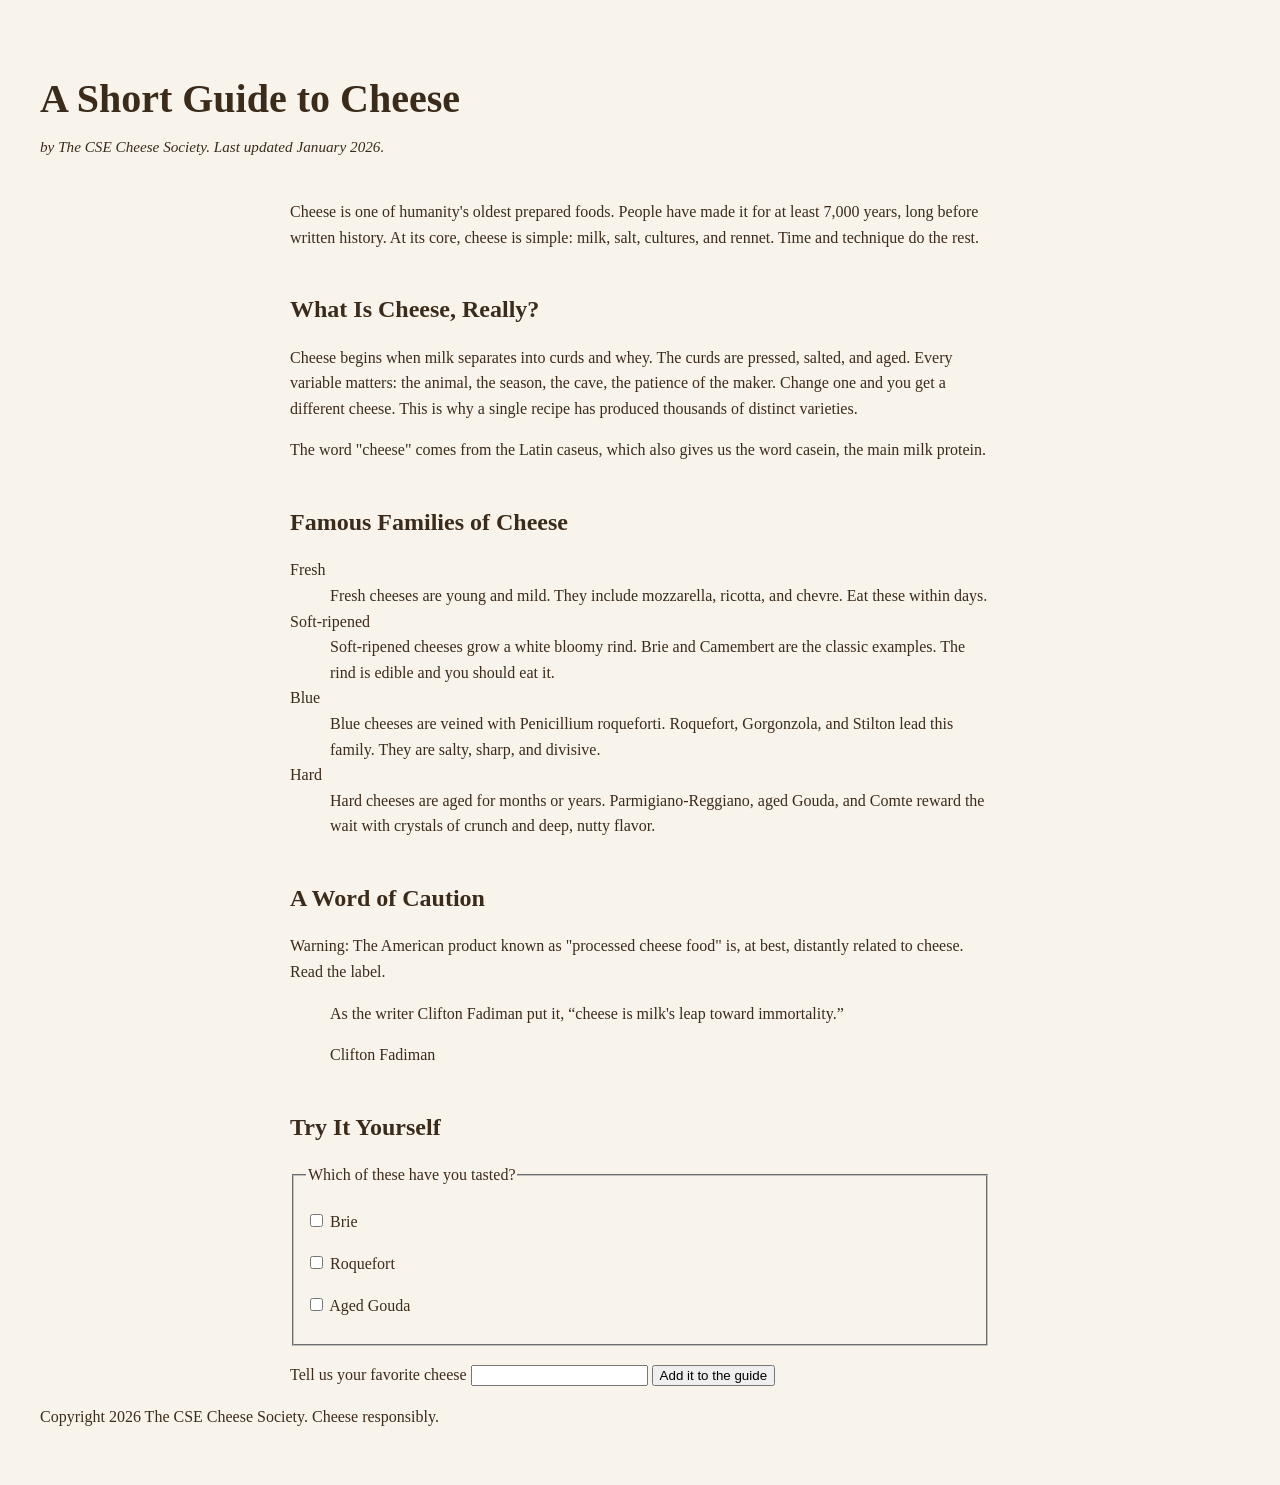
==== cheese.html @ c4d2038c "add the css file" ====
<!DOCTYPE html>
<html lang="en">
<head>
    <meta charset="UTF-8">
    <meta name="viewport" content="width=device-width, initial-scale=1.0">

    <title>A Short Guide to Cheese</title>

    <link rel="stylesheet" href="cheese.css">
</head>

<body>
    <header>
        <h1>A Short Guide to Cheese</h1>

        <p>
            by The CSE Cheese Society. Last updated
            <time datetime="2026-01">January 2026</time>.
        </p>
    </header>

    <main>
        <article>
            <p>
                Cheese is one of humanity's oldest prepared foods. People have
                made it for at least 7,000 years, long before written history.
                At its core, cheese is simple: milk, salt, cultures, and rennet.
                Time and technique do the rest.
            </p>

            <section>
                <h2>What Is Cheese, Really?</h2>

                <p>
                    Cheese begins when milk separates into curds and whey. The
                    curds are pressed, salted, and aged. Every variable matters:
                    the animal, the season, the cave, the patience of the maker.
                    Change one and you get a different cheese. This is why a
                    single recipe has produced thousands of distinct varieties.
                </p>

                <p>
                    The word "cheese" comes from the Latin
                    <span lang="la" class="latin-term">caseus</span>, which also
                    gives us the word
                    <span lang="la" class="latin-term">casein</span>, the main
                    milk protein.
                </p>
            </section>

            <section>
                <h2>Famous Families of Cheese</h2>

                <dl>
                    <dt>Fresh</dt>
                    <dd>
                        Fresh cheeses are young and mild. They include mozzarella,
                        ricotta, and chevre. Eat these within days.
                    </dd>

                    <dt>Soft-ripened</dt>
                    <dd>
                        Soft-ripened cheeses grow a white bloomy rind. Brie and
                        Camembert are the classic examples. The rind is edible
                        and you should eat it.
                    </dd>

                    <dt>Blue</dt>
                    <dd>
                        Blue cheeses are veined with Penicillium roqueforti.
                        Roquefort, Gorgonzola, and Stilton lead this family.
                        They are salty, sharp, and divisive.
                    </dd>

                    <dt>Hard</dt>
                    <dd>
                        Hard cheeses are aged for months or years.
                        Parmigiano-Reggiano, aged Gouda, and Comte reward the
                        wait with crystals of crunch and deep, nutty flavor.
                    </dd>
                </dl>
            </section>

            <section>
                <h2>A Word of Caution</h2>

                <p id="warning">
                    Warning: The American product known as "processed cheese
                    food" is, at best, distantly related to cheese. Read the label.
                </p>

                <blockquote>
                    <p>
                        As the writer Clifton Fadiman put it,
                        <q>cheese is milk's leap toward immortality.</q>
                    </p>

                    <footer>Clifton Fadiman</footer>
                </blockquote>
            </section>

            <section>
                <h2>Try It Yourself</h2>

                <form>
                    <fieldset>
                        <legend>Which of these have you tasted?</legend>

                        <p>
                            <input
                                type="checkbox"
                                id="brie"
                                name="tasted-cheese"
                                value="Brie"
                            >
                            <label for="brie">Brie</label>
                        </p>

                        <p>
                            <input
                                type="checkbox"
                                id="roquefort"
                                name="tasted-cheese"
                                value="Roquefort"
                            >
                            <label for="roquefort">Roquefort</label>
                        </p>

                        <p>
                            <input
                                type="checkbox"
                                id="aged-gouda"
                                name="tasted-cheese"
                                value="Aged Gouda"
                            >
                            <label for="aged-gouda">Aged Gouda</label>
                        </p>
                    </fieldset>

                    <p>
                        <label for="favorite-cheese">
                            Tell us your favorite cheese
                        </label>

                        <input
                            type="text"
                            id="favorite-cheese"
                            name="favorite-cheese"
                        >

                        <button type="submit">Add it to the guide</button>
                    </p>
                </form>
            </section>
        </article>
    </main>

    <footer>
        <p>
            Copyright 2026 The CSE Cheese Society. Cheese responsibly.
        </p>
    </footer>
</body>
</html>
---- cheese.css ----
* {
    box-sizing: border-box;
}

body {
    margin: 0;
    padding: 40px;
    background: #f8f4ec;
    color: #3b2b1a;
    font-family: Georgia, serif;
    line-height: 1.6;
}

main {
    max-width: 700px;
    margin: 0 auto;
}

header {
    margin-bottom: 40px;
}

h1 {
    margin-bottom: 0;
    font-size: 2.5rem;
}

h2 {
    margin-top: 2.5rem;
    margin-bottom: 1rem;
}

header p {
    margin-top: 0.25rem;
    font-size: 0.95rem;
    font-style: italic;
}
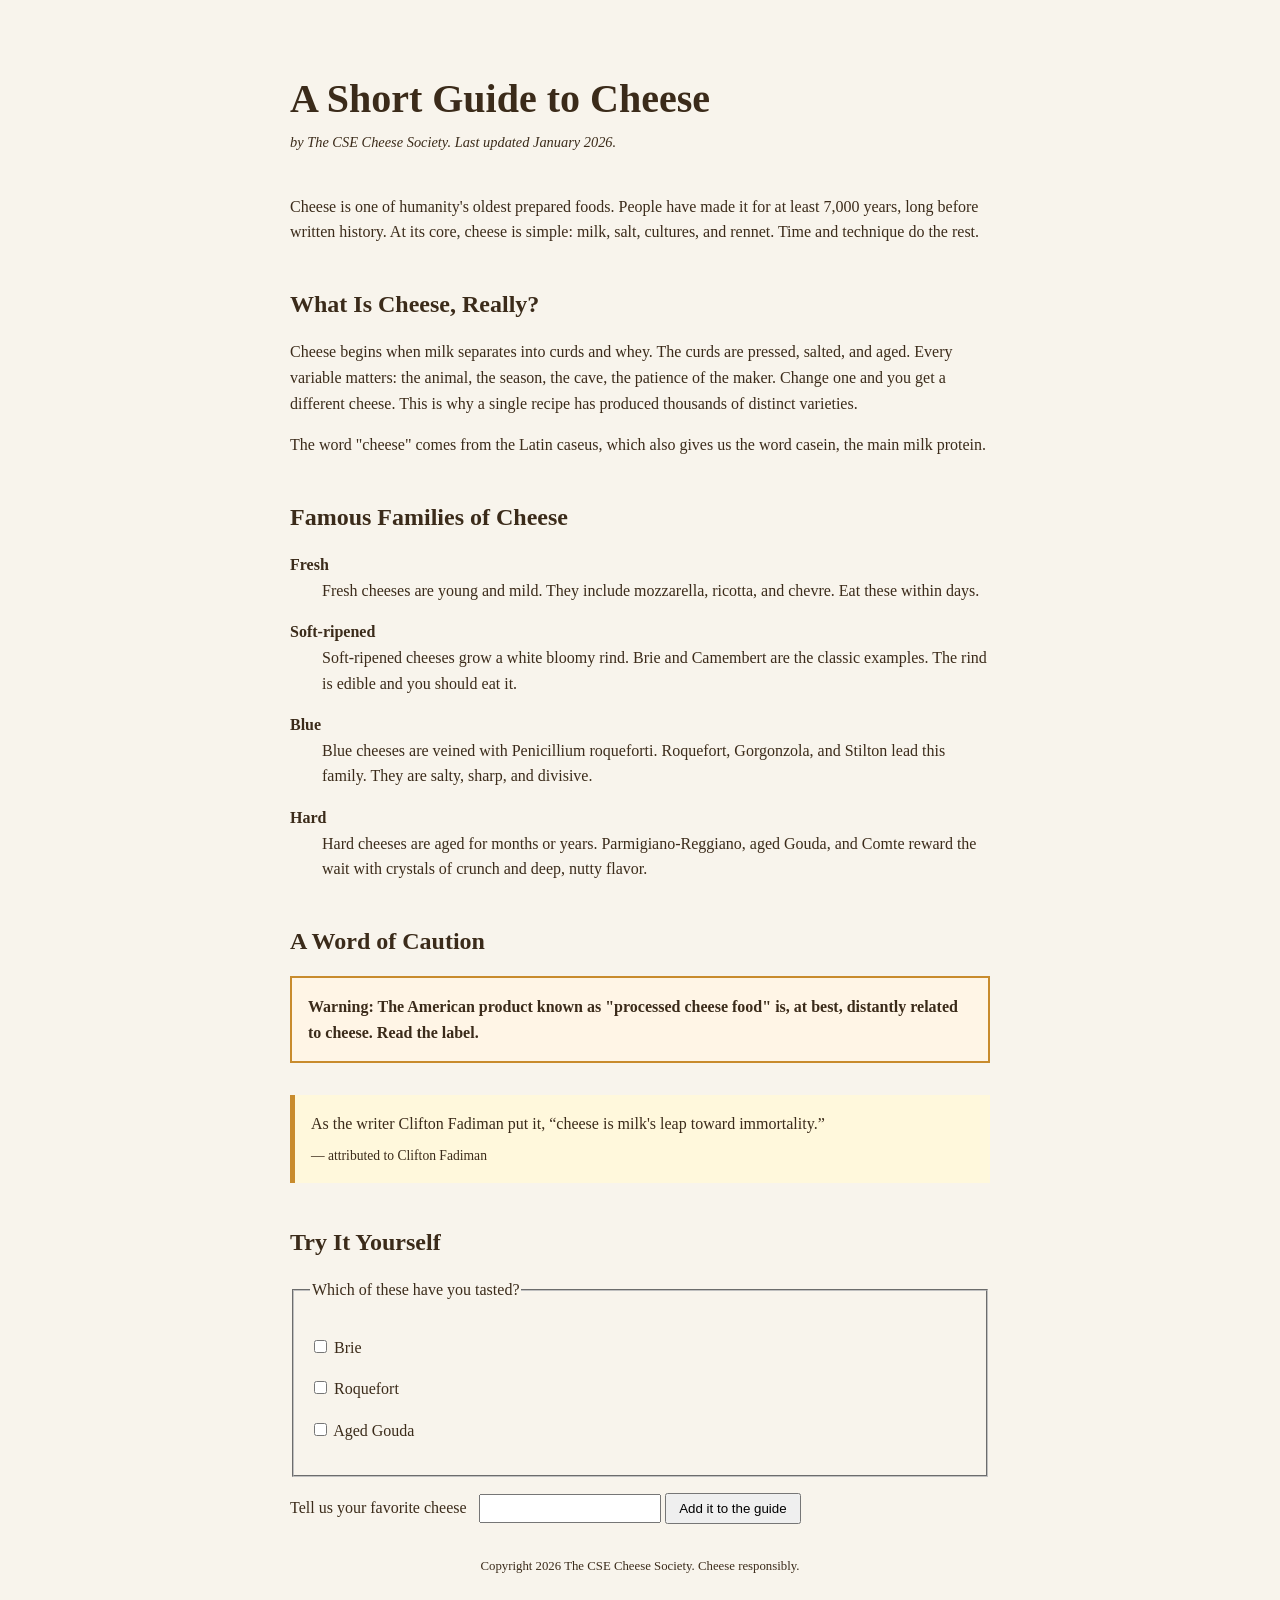
==== commit 2f0bd26d: "made some changes tto css file" ====
--- a/cheese.html
+++ b/cheese.html
@@ -95,7 +95,7 @@
                         <q>cheese is milk's leap toward immortality.</q>
                     </p>
 
-                    <footer>Clifton Fadiman</footer>
+                    <footer>— attributed to Clifton Fadiman</footer>
                 </blockquote>
             </section>
 
--- a/cheese.css
+++ b/cheese.css
@@ -19,19 +19,78 @@
 header {
     margin-bottom: 40px;
 }
-
+header p {
+    margin-top: 0;
+    font-style: italic;
+    font-size: 0.9rem;
+}
 h1 {
     margin-bottom: 0;
     font-size: 2.5rem;
 }
 
+dl {
+    margin: 0;
+}
+
+dt {
+    font-weight: bold;
+    margin-top: 1rem;
+}
+
+dd {
+    margin-left: 2rem;
+    margin-bottom: 1rem;
+}
 h2 {
     margin-top: 2.5rem;
     margin-bottom: 1rem;
 }
 
-header p {
-    margin-top: 0.25rem;
-    font-size: 0.95rem;
-    font-style: italic;
+#warning {
+    border: 2px solid #c88b2d;
+    background: #fff5e6;
+    padding: 1rem;
+    font-weight: bold;
+}
+blockquote {
+    margin: 2rem 0;
+    padding: 1rem;
+    border-left: 5px solid #c88b2d;
+    background: #fff8dc;
+}
+blockquote footer {
+    margin-top: .5rem;
+    font-size: .85rem;
+}
+
+button {
+    padding: .35rem .75rem;
+}
+blockquote p {
+    margin: 0;
+}
+
+fieldset {
+    padding: 1rem;
+    margin-top: 1rem;
+    margin-bottom: 1rem;
+}
+
+label {
+    margin-right: .5rem;
+}
+
+input[type="text"] {
+    padding: .3rem;
+}
+
+body > footer {
+    margin-top: 2rem;
+    font-size: .8rem;
+    text-align: center;
+}
+body > header {
+    max-width: 700px;
+    margin: 0 auto 40px;
 }
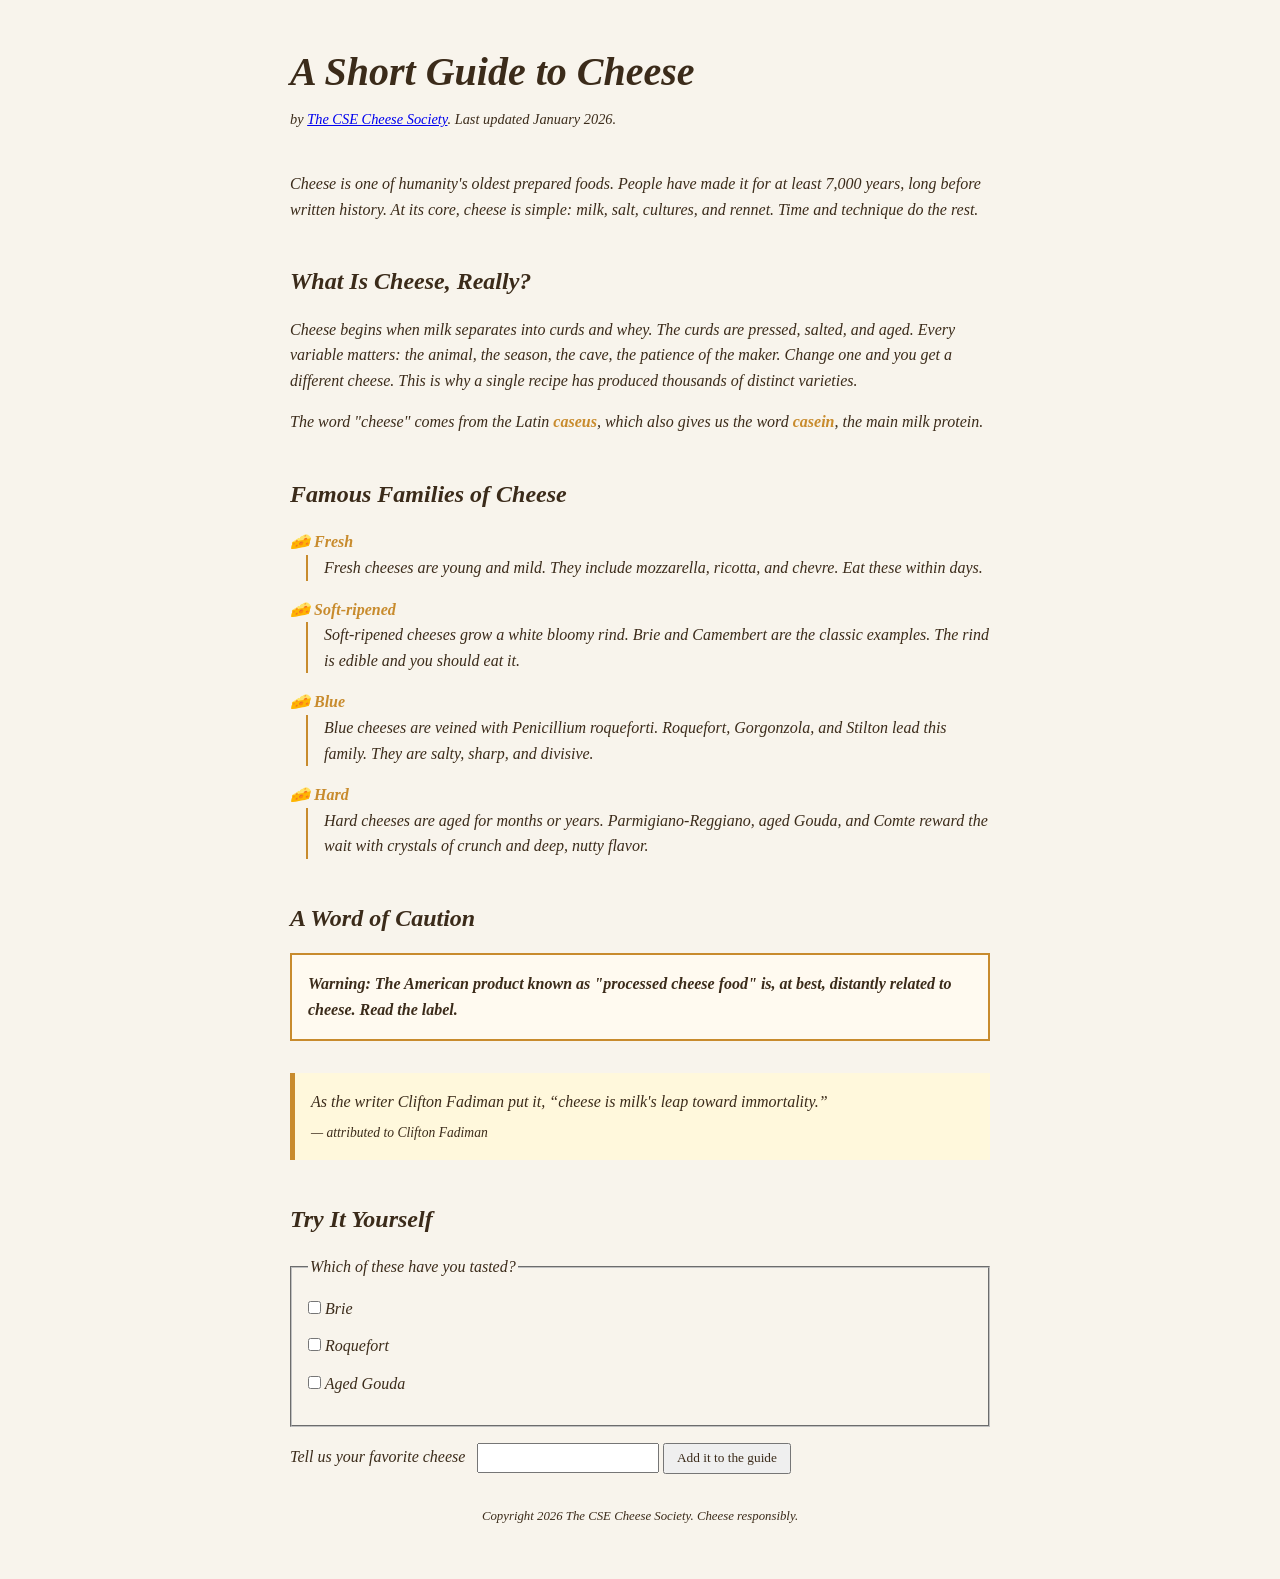
==== commit b9723bf7: "made some changes" ====
--- a/cheese.html
+++ b/cheese.html
@@ -6,17 +6,23 @@
 
     <title>A Short Guide to Cheese</title>
 
-    <link rel="stylesheet" href="cheese.css">
+<link rel="stylesheet" href="cheese.css">
+
+    <style>
+        #warning {
+            background: #fffaf0;
+        }
+    </style>
 </head>
 
 <body>
     <header>
         <h1>A Short Guide to Cheese</h1>
 
-        <p>
-            by The CSE Cheese Society. Last updated
-            <time datetime="2026-01">January 2026</time>.
-        </p>
+            <p>
+                by <a href="#">The CSE Cheese Society</a>. Last updated
+                <time datetime="2026-01">January 2026</time>.
+            </p>
     </header>
 
     <main>
--- a/cheese.css
+++ b/cheese.css
@@ -1,32 +1,82 @@
+/* Deployed page: https://inspiring-youtiao-7817ed.netlify.app/ */
+
+/*
+A <link> element is normally preferred in production because
+@import can delay the loading of additional stylesheets.
+*/
+@import url("variables.css");
+
+
 * {
+    margin: 0;
     box-sizing: border-box;
 }
 
 body {
-    margin: 0;
     padding: 40px;
-    background: #f8f4ec;
-    color: #3b2b1a;
-    font-family: Georgia, serif;
+    background: var(--page-background);
+    color: var(--text-color);
+    font-family: var(--font-stack);
     line-height: 1.6;
 }
 
+body > header {
+    max-width: var(--content-width);
+    width: 90%;
+    margin: 0 auto 40px;
+}
+
 main {
-    max-width: 700px;
+    max-width: var(--content-width);
+    width: 90%;
     margin: 0 auto;
 }
 
-header {
-    margin-bottom: 40px;
+body > footer {
+    max-width: var(--content-width);
+    width: 90%;
+    margin: 2rem auto 0;
+    color: var(--text-color);
+    font-size: 0.8rem;
+    text-align: center;
 }
+
+
 header p {
-    margin-top: 0;
+    margin-top: 0.25rem;
+    font-size: 0.9rem;
     font-style: italic;
-    font-size: 0.9rem;
 }
+
+article > p {
+    margin-bottom: 2rem;
+    font-style: italic;
+}
+
+p {
+    margin-bottom: 1em;
+}
+
 h1 {
     margin-bottom: 0;
+    color: var(--text-color);
     font-size: 2.5rem;
+}
+
+h2 {
+    margin-top: 2.5rem;
+    margin-bottom: 1rem;
+}
+
+
+[lang] {
+    font-style: italic;
+}
+
+
+.latin-term {
+    color: var(--accent-color);
+    font-weight: bold;
 }
 
 dl {
@@ -34,63 +84,92 @@
 }
 
 dt {
+    margin-top: 1rem;
+    color: var(--accent-color);
     font-weight: bold;
-    margin-top: 1rem;
+}
+
+
+dt::before {
+    content: "🧀 ";
+}
+
+
+dt + dd {
+    border-left: 2px solid var(--accent-color);
 }
 
 dd {
-    margin-left: 2rem;
+    margin-left: 1rem;
     margin-bottom: 1rem;
-}
-h2 {
-    margin-top: 2.5rem;
-    margin-bottom: 1rem;
+    padding-left: 1em;
 }
 
+
 #warning {
-    border: 2px solid #c88b2d;
+    border: 2px solid var(--accent-color);
     background: #fff5e6;
     padding: 1rem;
     font-weight: bold;
 }
+
 blockquote {
     margin: 2rem 0;
-    padding: 1rem;
-    border-left: 5px solid #c88b2d;
+    padding: 1em;
+    border-left: 5px solid var(--accent-color);
     background: #fff8dc;
 }
-blockquote footer {
-    margin-top: .5rem;
-    font-size: .85rem;
-}
 
-button {
-    padding: .35rem .75rem;
-}
 blockquote p {
     margin: 0;
 }
 
+blockquote footer {
+    margin-top: 0.5rem;
+    color: var(--text-color);
+    font-size: 0.85rem;
+}
+
 fieldset {
-    padding: 1rem;
     margin-top: 1rem;
     margin-bottom: 1rem;
+    padding: 1em;
+    background: var(--page-background);
+}
+
+fieldset p {
+    margin-bottom: 0.75rem;
 }
 
 label {
-    margin-right: .5rem;
+    margin-right: 0.5rem;
 }
 
-input[type="text"] {
-    padding: .3rem;
+[type="text"] {
+    padding: 0.3rem;
+    font-family: var(--font-stack);
 }
 
-body > footer {
-    margin-top: 2rem;
-    font-size: .8rem;
-    text-align: center;
+button {
+    padding: 0.35rem 0.75rem;
+    color: var(--text-color);
+    font-family: var(--font-stack);
 }
-body > header {
-    max-width: 700px;
-    margin: 0 auto 40px;
+
+a:hover {
+    color: var(--accent-color);
+    text-decoration: none;
+}
+
+
+a:focus,
+input:focus,
+button:focus {
+    border: 2px solid var(--accent-color);
+}
+
+
+input:checked + label {
+    color: var(--accent-color);
+    font-weight: bold;
 }
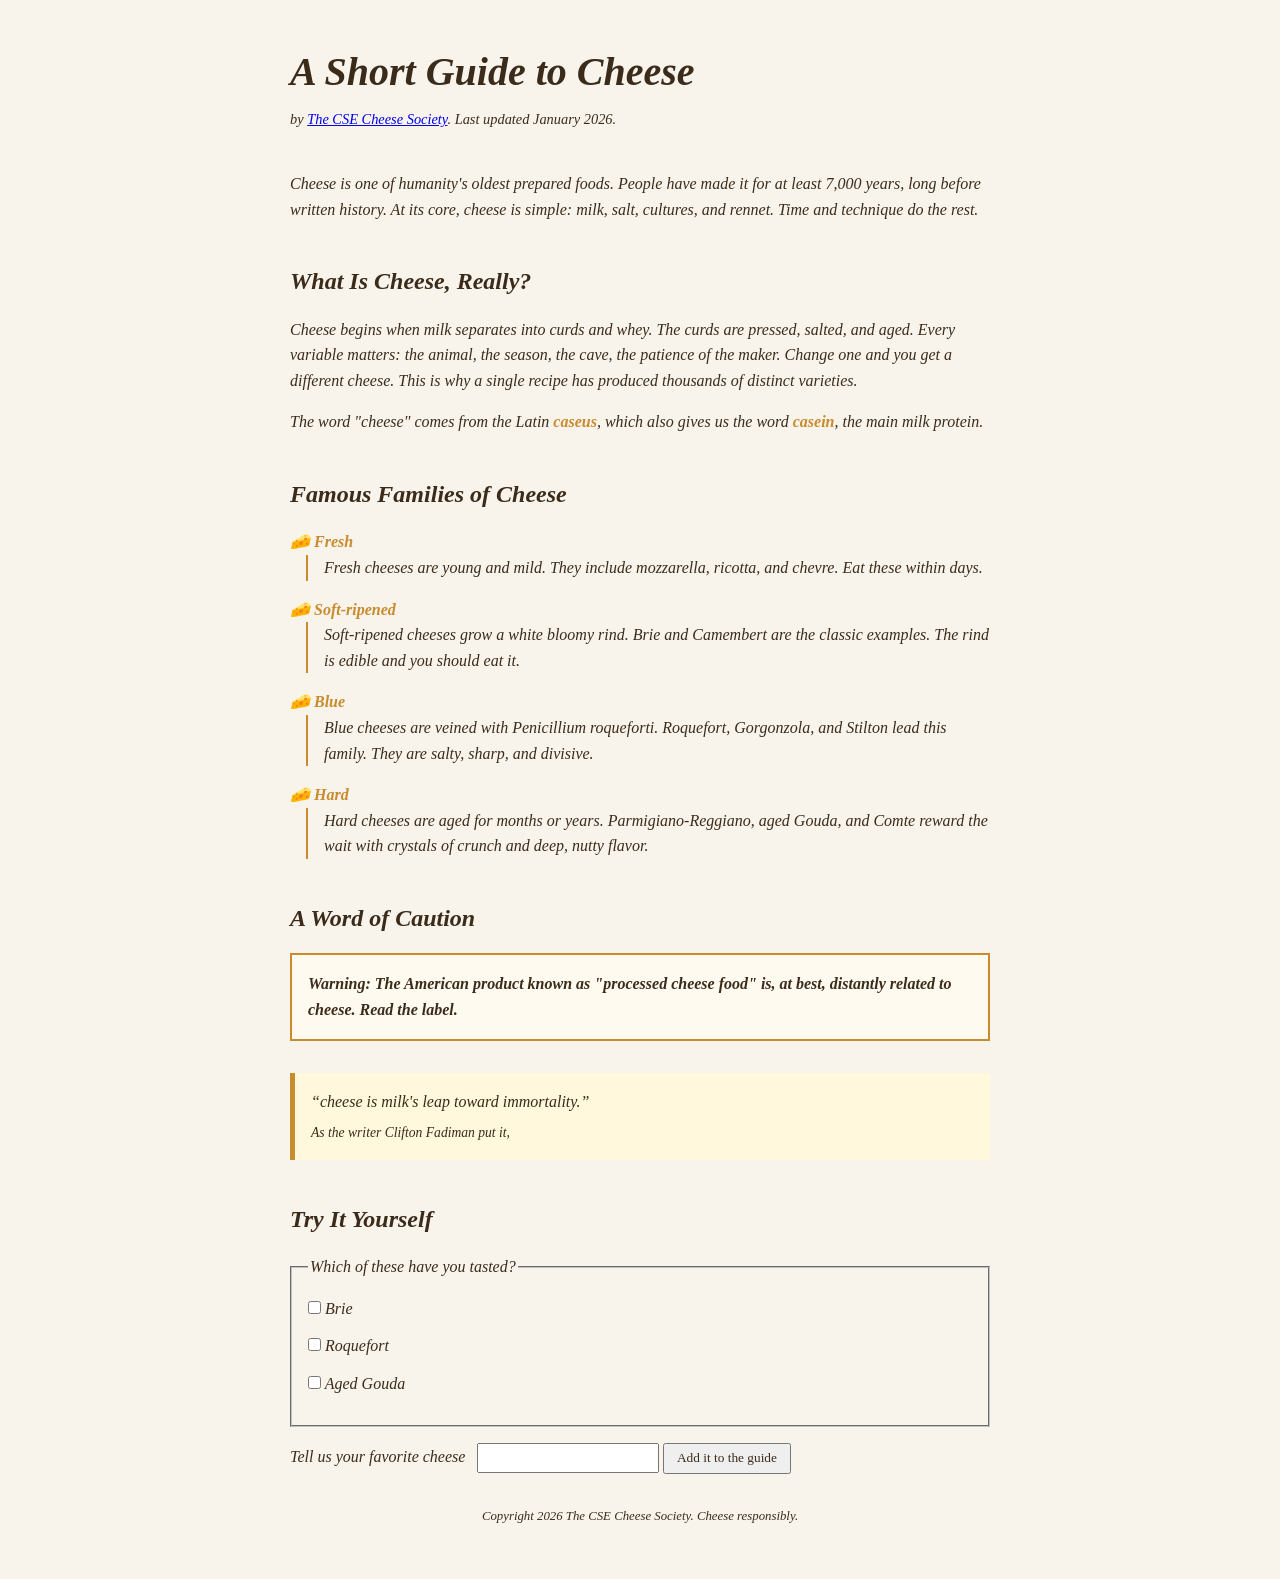
==== commit 1215384d: "made some small changes" ====
--- a/cheese.html
+++ b/cheese.html
@@ -10,6 +10,7 @@
 
     <style>
         #warning {
+            /* This overrides cheese.css*/
             background: #fffaf0;
         }
     </style>
@@ -97,11 +98,10 @@
 
                 <blockquote>
                     <p>
-                        As the writer Clifton Fadiman put it,
                         <q>cheese is milk's leap toward immortality.</q>
                     </p>
 
-                    <footer>— attributed to Clifton Fadiman</footer>
+                    <footer>As the writer Clifton Fadiman put it,</footer>
                 </blockquote>
             </section>
 
